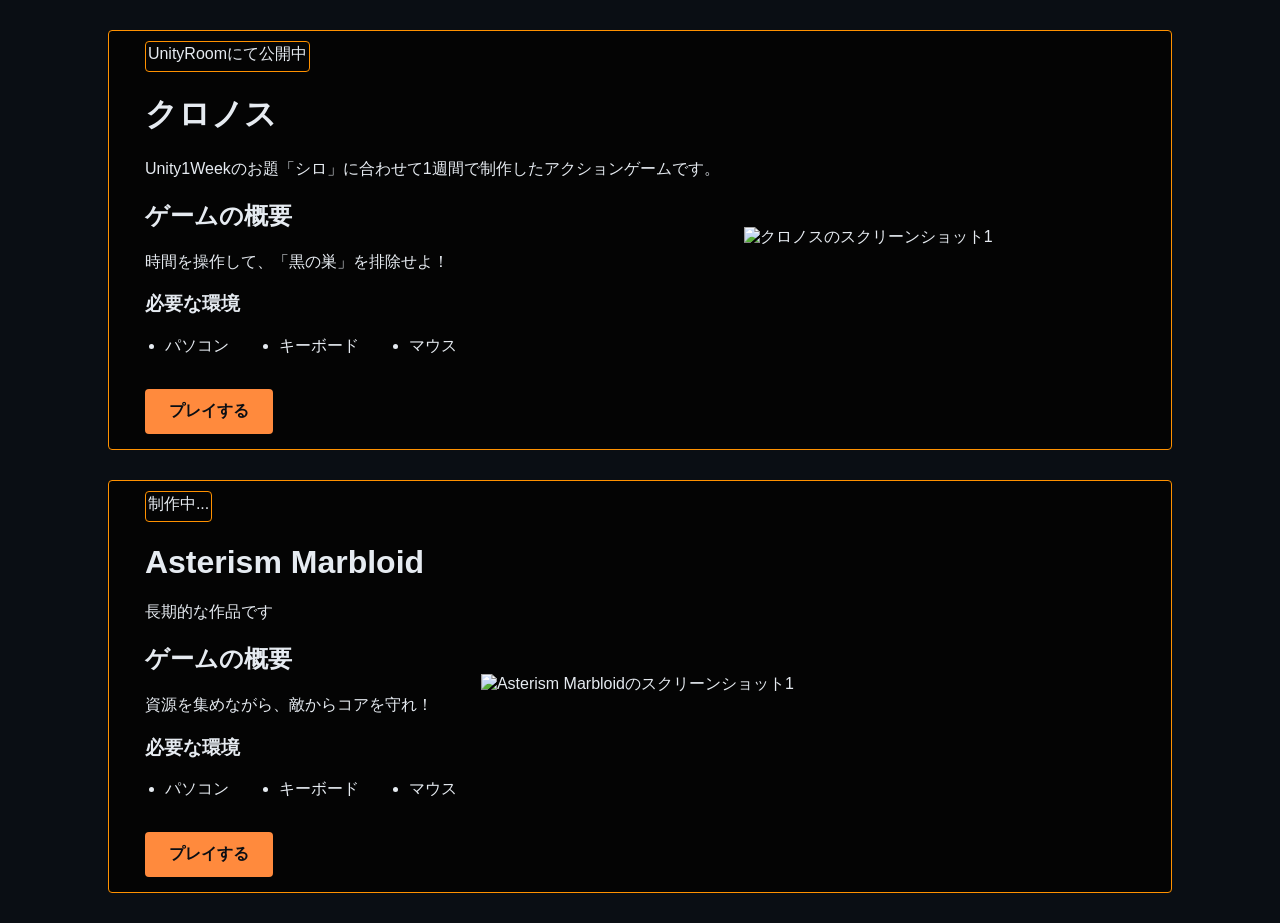
==== index.html @ 0c8c32a8 "Add files via upload" ====
<!DOCTYPE html>
<html lang="ja">
<head>
  <meta charset="UTF-8">
  <meta name="viewport" content="width=device-width, initial-scale=1.0">
  <title>Knightのホームページ</title>
  <link rel="stylesheet" href="style.css">
</head>
<body>

  <!-- クロノス -->
  <div class="card">
    <div class="left-container">
      <div class="public-status">
        <p>UnityRoomにて公開中</p>
      </div>

      <h1>クロノス</h1>
      <p>Unity1Weekのお題「シロ」に合わせて1週間で制作したアクションゲームです。</p>

      <h2>ゲームの概要</h2>
      <p>時間を操作して、「黒の巣」を排除せよ！</p>

      <h3>必要な環境</h3>
      <ul>
        <li>パソコン</li>
        <li>キーボード</li>
        <li>マウス</li>
      </ul>

      <a href="https://unityroom.com/games/knight_firstgame" class="play-button">プレイする</a>
    </div>

    <div class="right-container">
      <img src="https://picsum.photos/id/1015/300/200" alt="クロノスのスクリーンショット1" class="screenshot">
    </div>
  </div>

  <!-- Asterism Marbloid -->
  <div class="card">
    <div class="left-container">
      <div class="public-status">
        <p>制作中...</p>
      </div>

      <h1>Asterism Marbloid</h1>
      <p>長期的な作品です</p>

      <h2>ゲームの概要</h2>
      <p>資源を集めながら、敵からコアを守れ！</p>

      <h3>必要な環境</h3>
      <ul>
        <li>パソコン</li>
        <li>キーボード</li>
        <li>マウス</li>
      </ul>

      <a href="" class="play-button">プレイする</a>
    </div>

    <div class="right-container">
      <img src="https://picsum.photos/id/1015/300/200" alt="Asterism Marbloidのスクリーンショット1" class="screenshot">
    </div>
  </div>

</body>
</html>
---- style.css ----
/* ===== ベース ===== */
body {
  background-color: #0a0e14;
  color: #e6ebf1;
  font-family: sans-serif;
}

a {
  color: #f54ced;
}

p {
   margin: 0px;
}

ul {
  display: flex;
  gap: 50px;
  padding: 0;
  margin-left: 20px;
}

/* ===== カード全体のレイアウト ===== */
.card {
  display: flex;
  gap: 24px;
  max-width: 80%;
  margin: 30px auto;
  padding: 10px 15px 15px 36px;
  background-color: #040404;
  border: 1px solid #ff9100;
  border-radius: 4px;
}

.left-container {
  text-align: left;
}

.public-status
{
  background-color: #040404;
  border: 1px solid #ff9100;
  border-radius: 4px;
  padding: 2px;
  width: fit-content;
  height: 25px;
  margin: 0px;
}

.right-container {
  display: flex;
  align-items: center;
  justify-content: center;
  flex-shrink: 0;
}

.screenshot {
  width: auto;
  height: auto;
  max-width: 100%;
}

/* ===== 部品 ===== */
.play-button {
  display: inline-block;
  margin-top: 16px;
  padding: 12px 24px;
  background-color: #ff8a3d;
  color: #0a0e14;
  text-decoration: none;
  border-radius: 4px;
  font-weight: bold;
  transition: transform 0.2s ease, background-color 0.2s ease;
}

.play-button:hover {
  background-color: #ffa15e;
  transform: translateY(-1px);
}

/* ===== スマホ対応 ===== */
@media (max-width: 640px) {
  .card {
    flex-direction: column;
    max-width: 100%;
    padding: 20px;
  }

  .right-container {
    width: 100%;
  }

  .screenshot {
    width: 100%;
  }

  ul {
    gap: 24px;
    flex-wrap: wrap;
  }
}
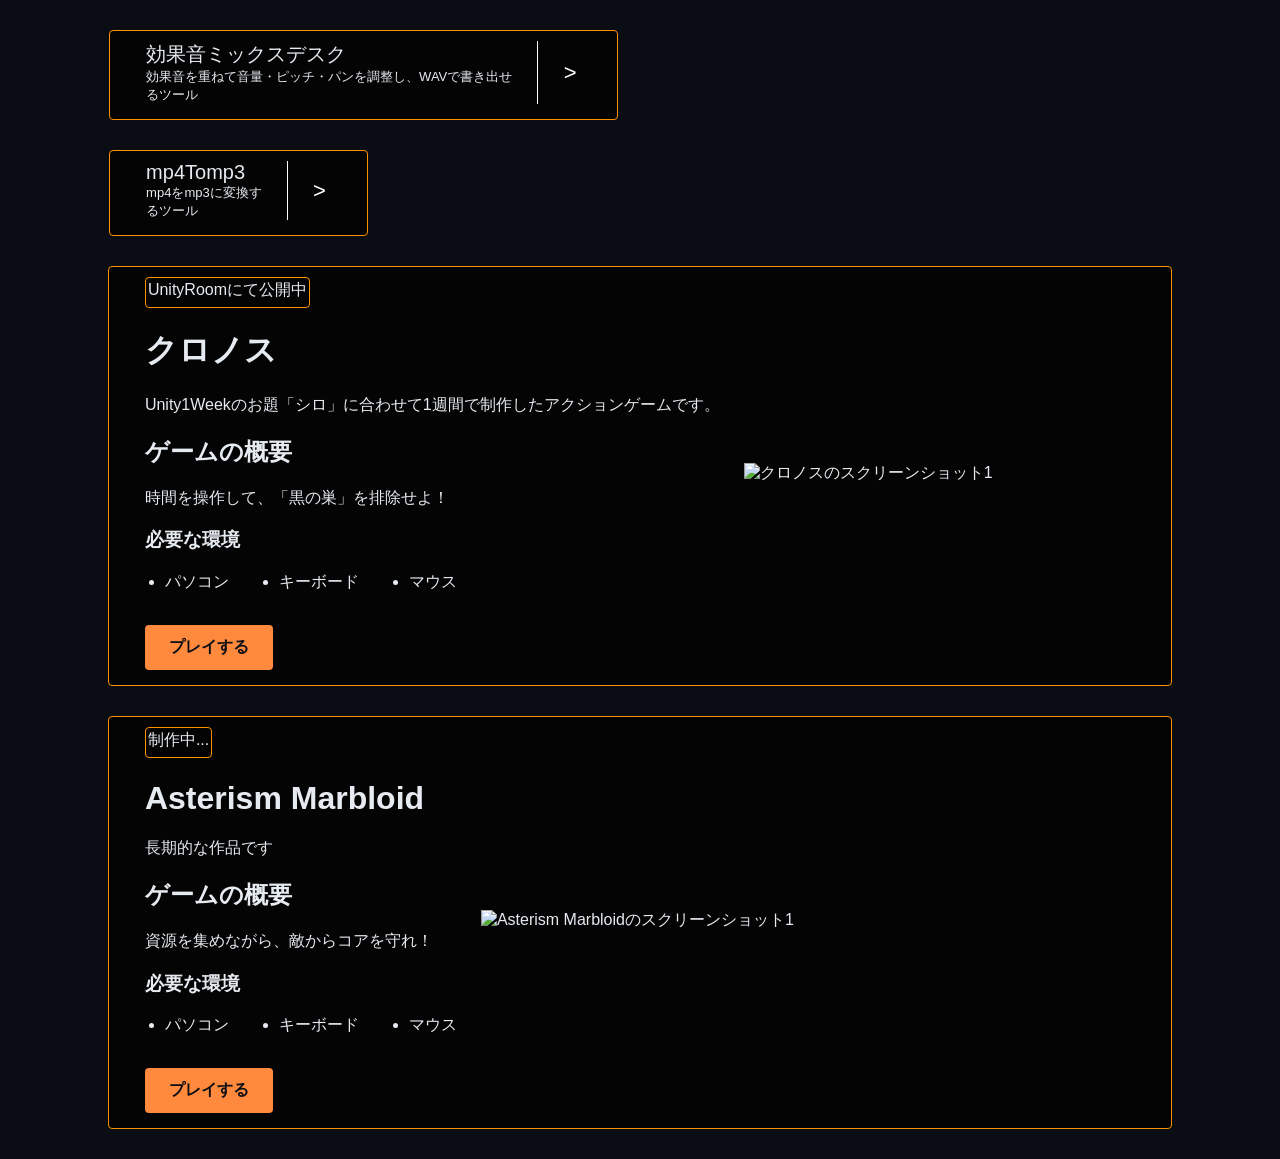
==== commit 74d50350: "Add files via upload" ====
--- a/index.html
+++ b/index.html
@@ -7,6 +7,34 @@
   <link rel="stylesheet" href="style.css">
 </head>
 <body>
+
+  <!-- 効果音ミックスデスク -->
+  <div class="tools">
+    <div class="left-container">
+
+      <p style="font-size:20px;">効果音ミックスデスク</p>
+
+      <p style="font-size:13px;">効果音を重ねて音量・ピッチ・パンを調整し、WAVで書き出せるツール</p>
+
+    </div>
+
+      <a href="tool-se-mix.html" class="go-site-button">></a>
+
+  </div>
+
+    <!-- mp4Tomp3 -->
+  <div class="tools">
+    <div class="left-container">
+
+      <p style="font-size:20px;">mp4Tomp3</p>
+
+        <p style="font-size:13px;">mp4をmp3に変換するツール</p>
+
+    </div>
+
+      <a href="tools/mp4tomp3.html" class="go-site-button">></a>
+
+  </div>
 
   <!-- クロノス -->
   <div class="card">
--- a/style.css
+++ b/style.css
@@ -5,9 +5,9 @@
   font-family: sans-serif;
 }
 
-a {
+/* a {
   color: #f54ced;
-}
+} */
 
 p {
    margin: 0px;
@@ -20,6 +20,27 @@
   margin-left: 20px;
 }
 
+.tools{
+  display: flex;
+  gap: 24px;
+  width: fit-content;
+  margin: 30px auto 30px 8%;
+  padding: 10px 15px 15px 36px;
+  background-color: #040404;
+  border: 1px solid #ff9100;
+  border-radius: 4px;
+}
+
+.go-site-button{
+  flex:0 0 64px;
+  display:flex;
+  align-items:center;
+  justify-content:center;
+  border-left:1px solid;
+  font-size:22px;
+  text-decoration:none;
+  color:#ffffff;
+}
 /* ===== カード全体のレイアウト ===== */
 .card {
   display: flex;
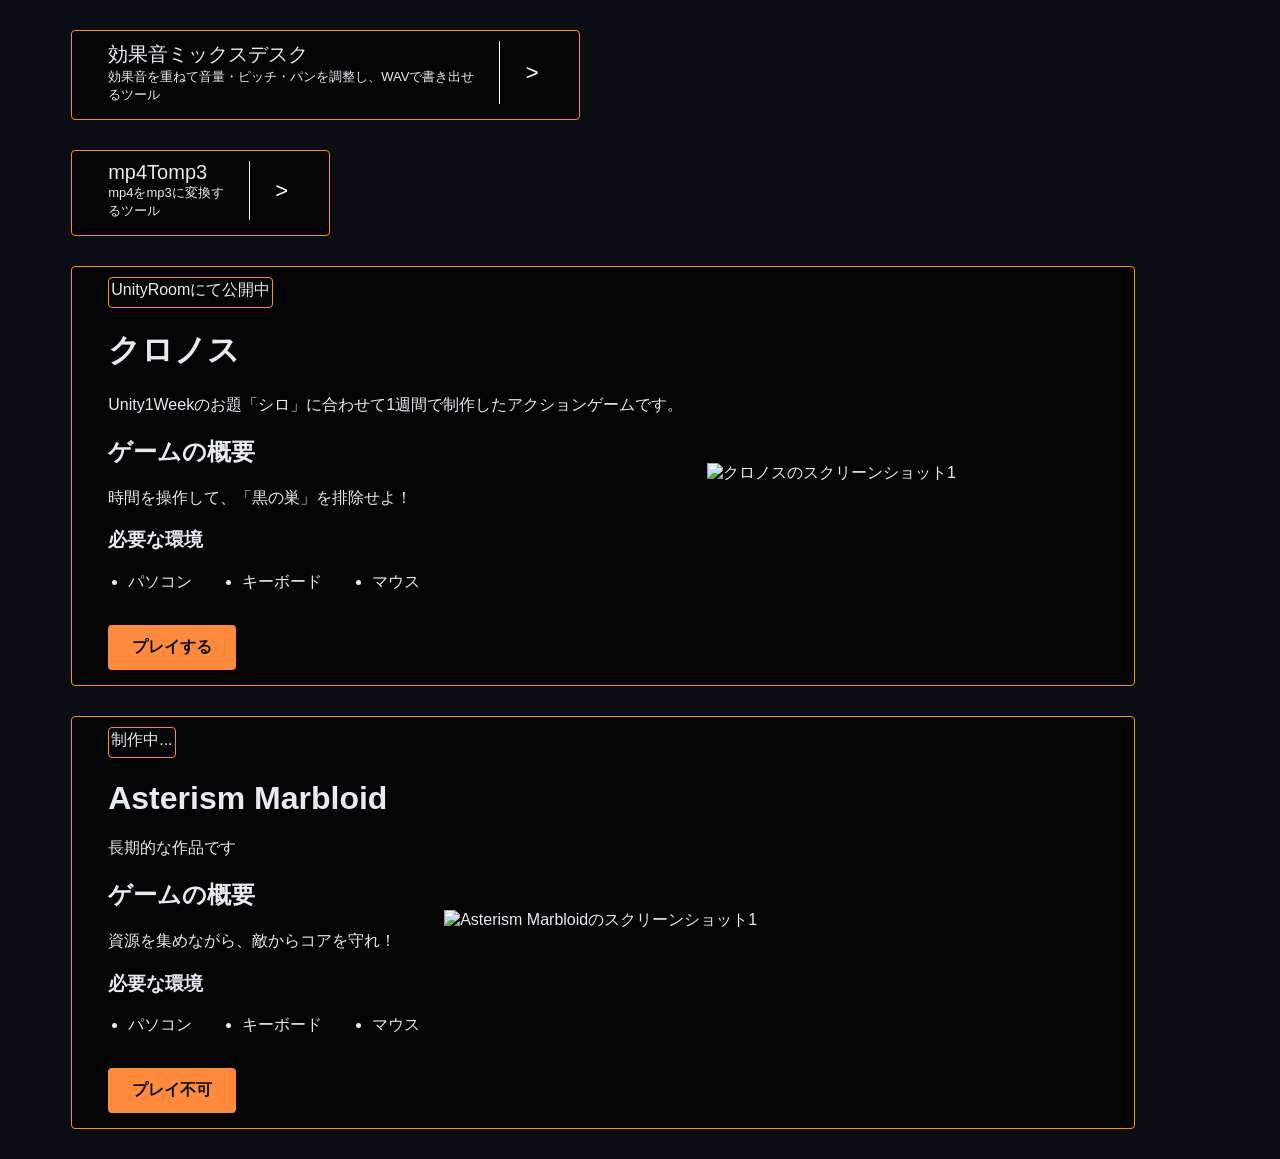
==== commit d6f72e1f: "Add files via upload" ====
--- a/index.html
+++ b/index.html
@@ -84,7 +84,7 @@
         <li>マウス</li>
       </ul>
 
-      <a href="" class="play-button">プレイする</a>
+      <a href="" class="play-button">プレイ不可</a>
     </div>
 
     <div class="right-container">
--- a/style.css
+++ b/style.css
@@ -24,7 +24,7 @@
   display: flex;
   gap: 24px;
   width: fit-content;
-  margin: 30px auto 30px 8%;
+  margin: 30px 0px 30px 5%;
   padding: 10px 15px 15px 36px;
   background-color: #040404;
   border: 1px solid #ff9100;
@@ -46,7 +46,7 @@
   display: flex;
   gap: 24px;
   max-width: 80%;
-  margin: 30px auto;
+  margin: 30px 0px 30px 5%;
   padding: 10px 15px 15px 36px;
   background-color: #040404;
   border: 1px solid #ff9100;
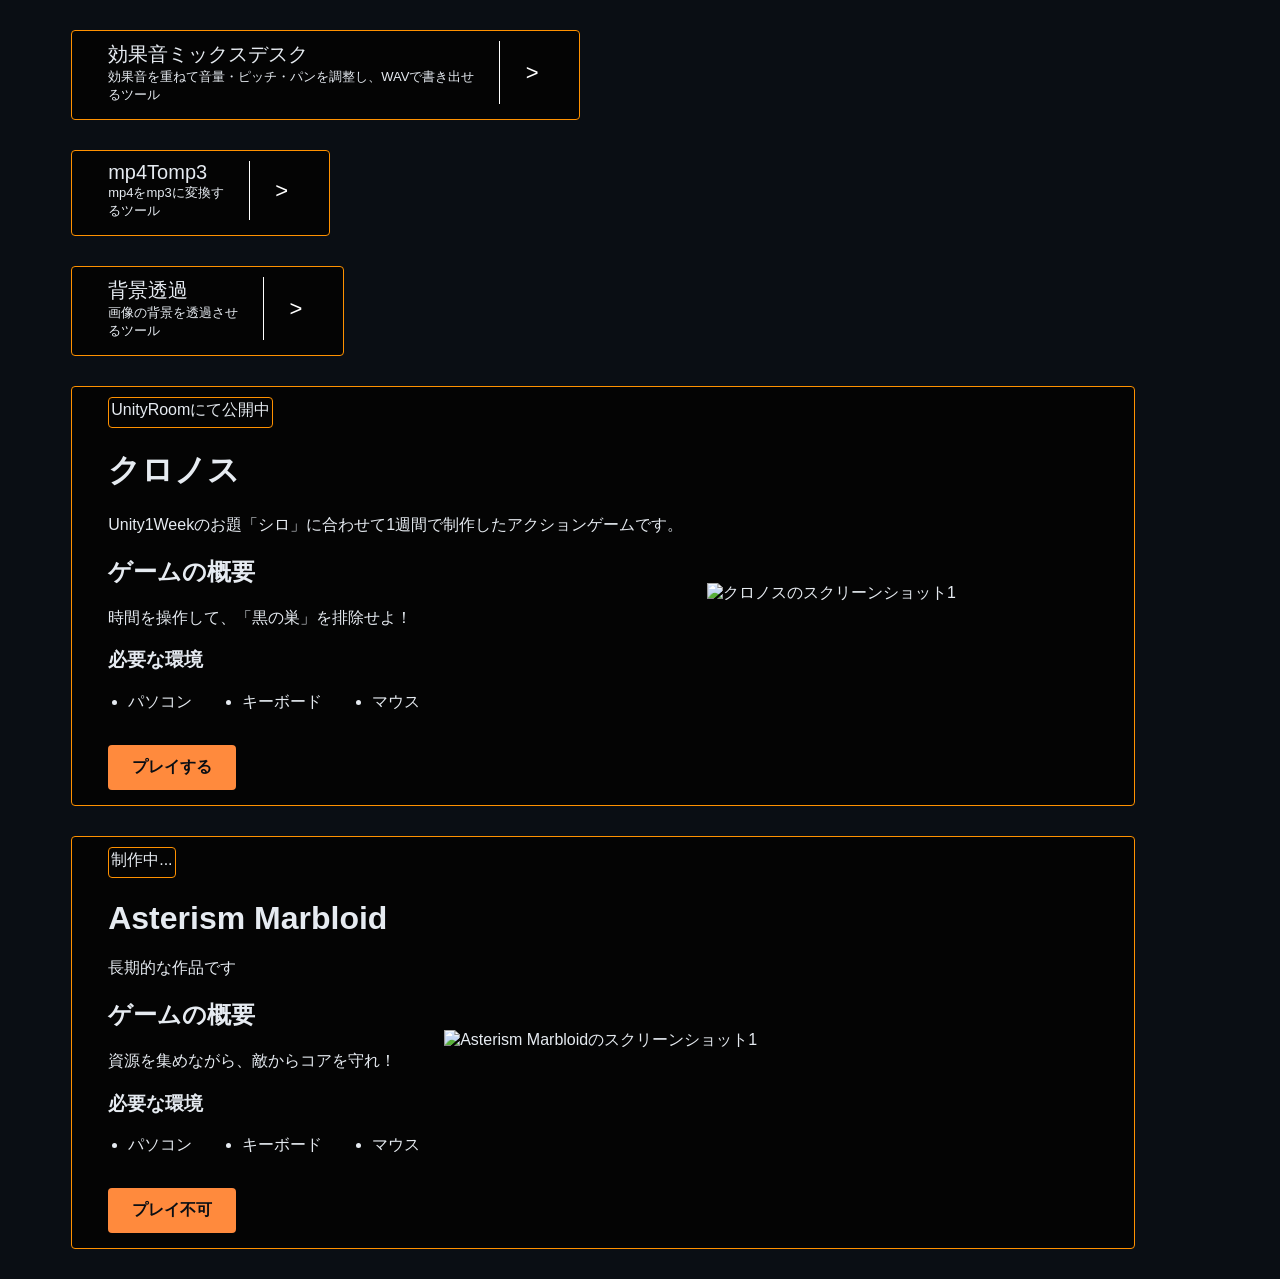
==== commit bbac3afd: "Add files via upload" ====
--- a/index.html
+++ b/index.html
@@ -32,9 +32,24 @@
 
     </div>
 
-      <a href="tools/mp4tomp3.html" class="go-site-button">></a>
+      <a href="tool-mp4Tomp3.html" class="go-site-button">></a>
 
   </div>
+
+    <!-- 背景透過 -->
+  <div class="tools">
+    <div class="left-container">
+
+      <p style="font-size:20px;">背景透過</p>
+
+        <p style="font-size:13px;">画像の背景を透過させるツール</p>
+
+    </div>
+
+      <a href="tool-bg-remover.html" class="go-site-button">></a>
+
+  </div>
+
 
   <!-- クロノス -->
   <div class="card">
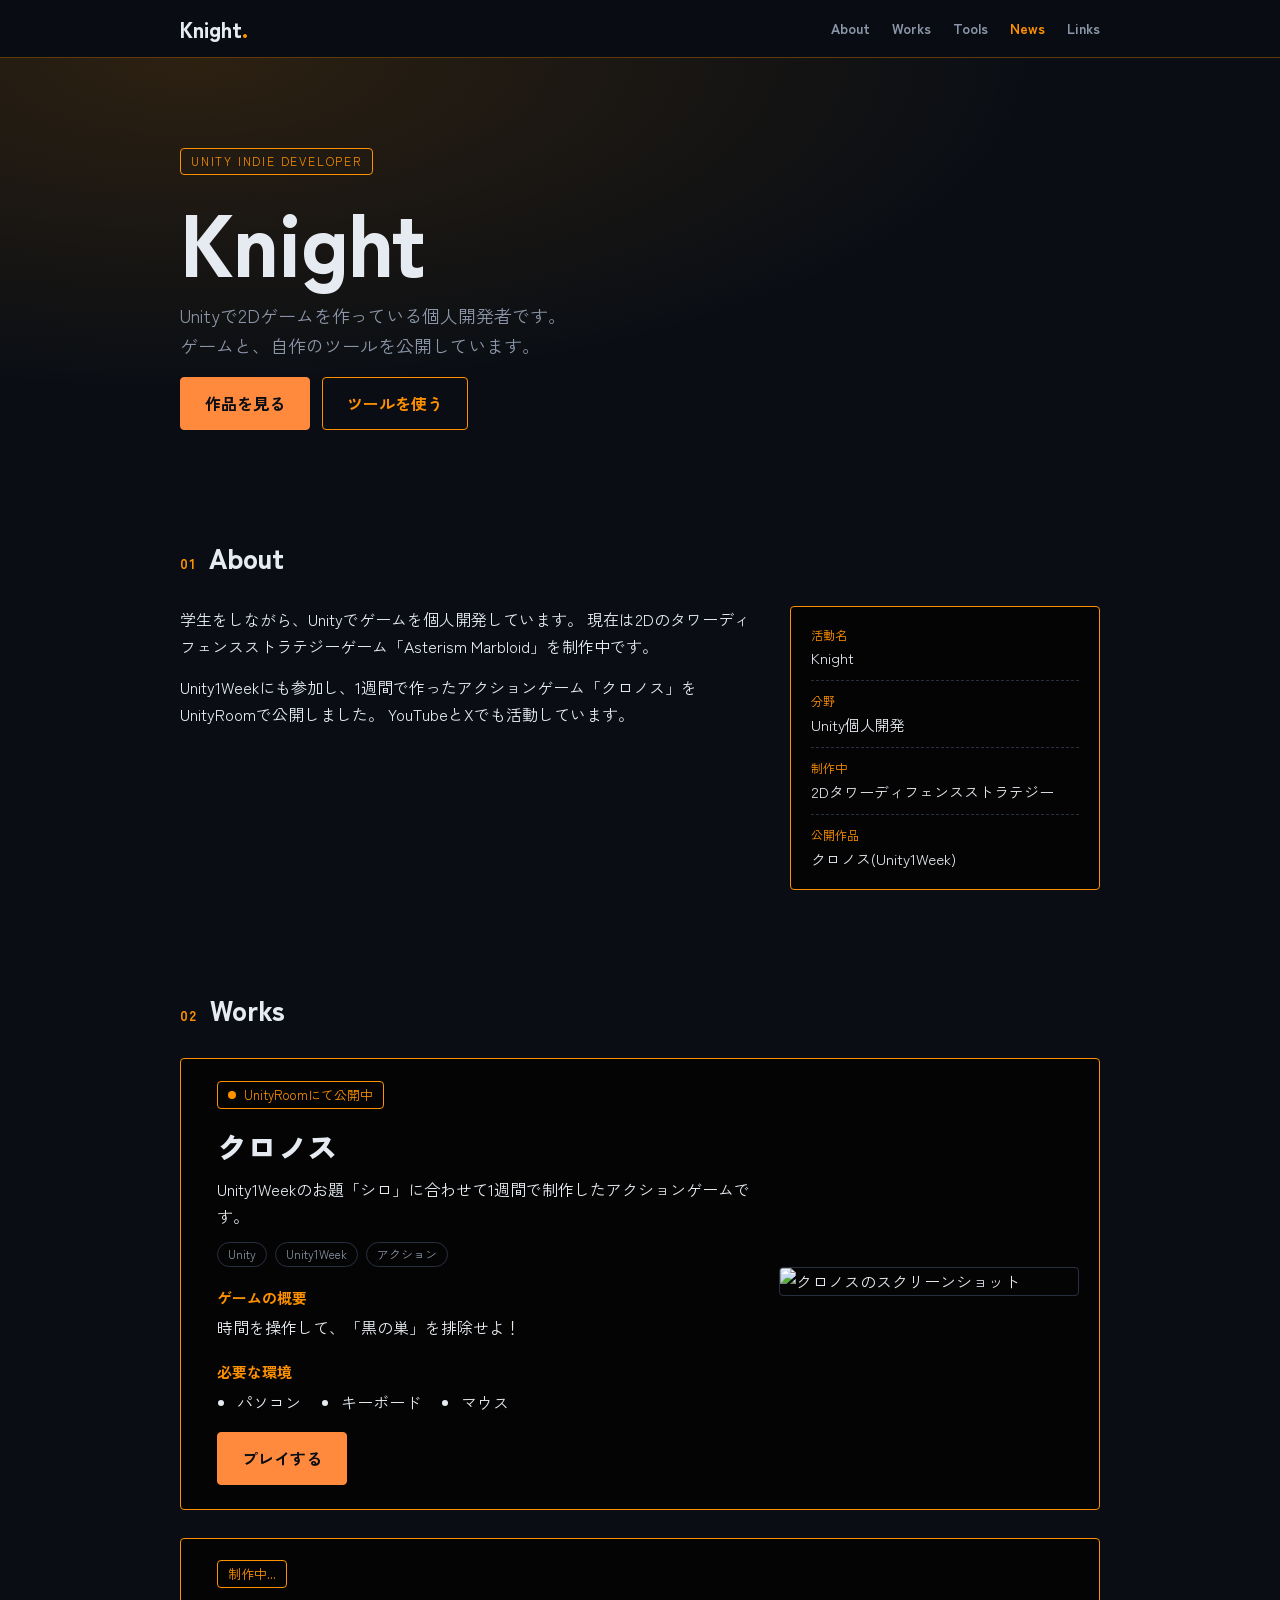
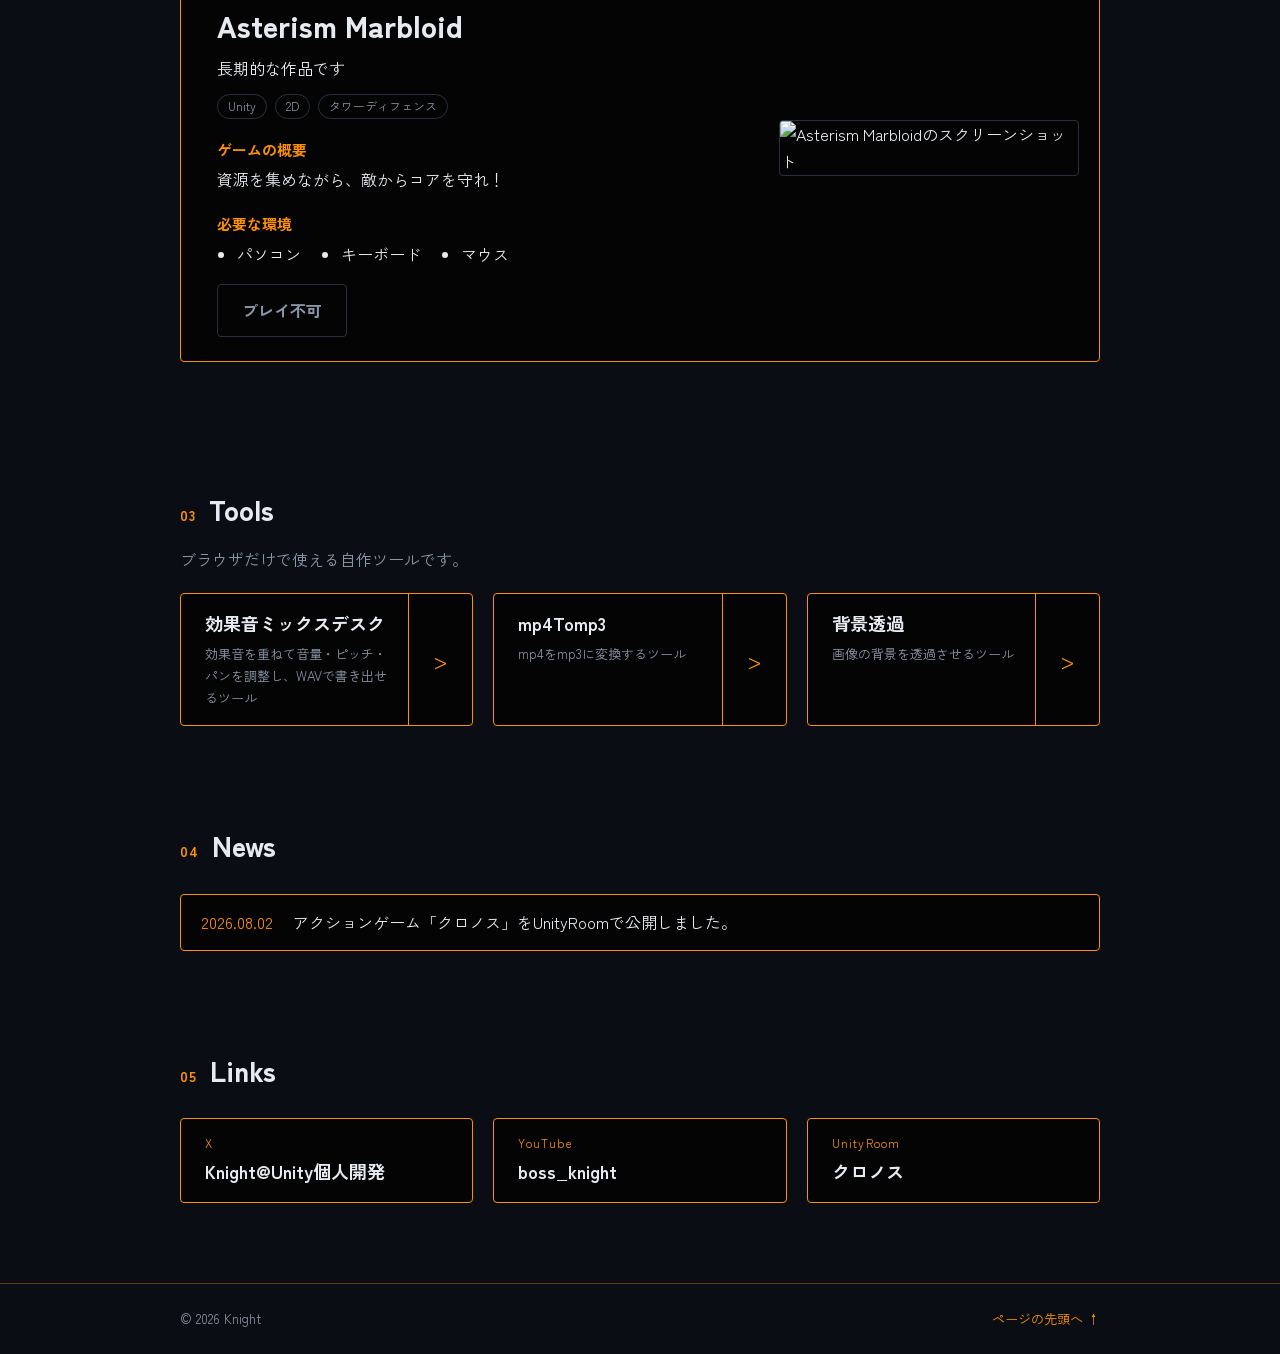
==== commit 4452a7fa: "Add files via upload" ====
--- a/index.html
+++ b/index.html
@@ -4,108 +4,245 @@
   <meta charset="UTF-8">
   <meta name="viewport" content="width=device-width, initial-scale=1.0">
   <title>Knightのホームページ</title>
+
+  <!-- 検索結果やSNSで共有されたときに表示される情報 -->
+  <meta name="description" content="Unityで2Dゲームを作っている個人開発者 Knight のホームページ。制作したゲームと自作ツールを公開しています。">
+  <meta property="og:type" content="website">
+  <meta property="og:title" content="Knightのホームページ">
+  <meta property="og:description" content="Unityで2Dゲームを作っている個人開発者のホームページ。ゲームと自作ツールを公開中。">
+  <meta property="og:url" content="https://gk-boss.github.io/MyHomePage/">
+  <meta name="theme-color" content="#0a0e14">
+
+  <!-- タブに表示される小さなアイコン(画像ファイル不要のSVG) -->
+  <link rel="icon" href="data:image/svg+xml,%3Csvg xmlns='http://www.w3.org/2000/svg' viewBox='0 0 32 32'%3E%3Crect width='32' height='32' rx='4' fill='%23040404'/%3E%3Crect x='1' y='1' width='30' height='30' rx='3' fill='none' stroke='%23ff9100' stroke-width='2'/%3E%3Ctext x='16' y='23' font-size='20' font-weight='bold' text-anchor='middle' fill='%23ff9100' font-family='sans-serif'%3EK%3C/text%3E%3C/svg%3E">
+
+  <!-- ツールページと同じフォント -->
+  <link rel="preconnect" href="https://fonts.googleapis.com">
+  <link rel="preconnect" href="https://fonts.gstatic.com" crossorigin>
+  <link href="https://fonts.googleapis.com/css2?family=Zen+Kaku+Gothic+New:wght@500;700;900&display=swap" rel="stylesheet">
+
   <link rel="stylesheet" href="style.css">
+
+  <!-- JSが動く環境だけ「js」クラスを付ける(出現アニメーションを安全に使うための目印) -->
+  <script>document.documentElement.classList.add('js');</script>
+  <script src="script.js" defer></script>
 </head>
 <body>
 
-  <!-- 効果音ミックスデスク -->
-  <div class="tools">
-    <div class="left-container">
-
-      <p style="font-size:20px;">効果音ミックスデスク</p>
-
-      <p style="font-size:13px;">効果音を重ねて音量・ピッチ・パンを調整し、WAVで書き出せるツール</p>
-
+  <!-- ===== ヘッダー(上に固定されるナビ) ===== -->
+  <header class="site-header">
+    <div class="container header-inner">
+      <a href="#top" class="logo">Knight<span class="logo-dot">.</span></a>
+      <nav class="site-nav" aria-label="メインメニュー">
+        <a href="#about">About</a>
+        <a href="#works">Works</a>
+        <a href="#tools">Tools</a>
+        <a href="#news">News</a>
+        <a href="#links">Links</a>
+      </nav>
     </div>
-
-      <a href="tool-se-mix.html" class="go-site-button">></a>
-
-  </div>
-
-    <!-- mp4Tomp3 -->
-  <div class="tools">
-    <div class="left-container">
-
-      <p style="font-size:20px;">mp4Tomp3</p>
-
-        <p style="font-size:13px;">mp4をmp3に変換するツール</p>
-
+  </header>
+
+  <main id="top">
+
+    <!-- ===== ヒーロー(最初に目に入る部分) ===== -->
+    <section class="hero">
+      <div class="container">
+        <p class="hero-label">UNITY INDIE DEVELOPER</p>
+        <h1 class="hero-title">Knight</h1>
+        <p class="hero-lead">
+          Unityで2Dゲームを作っている個人開発者です。<br>
+          ゲームと、自作のツールを公開しています。
+        </p>
+        <div class="hero-actions">
+          <a href="#works" class="btn">作品を見る</a>
+          <a href="#tools" class="btn btn-ghost">ツールを使う</a>
+        </div>
+      </div>
+    </section>
+
+    <!-- ===== About ===== -->
+    <section id="about" class="section">
+      <div class="container">
+        <h2 class="section-title reveal"><span class="section-num">01</span>About</h2>
+
+        <div class="about reveal">
+          <div class="about-text">
+            <p>
+              学生をしながら、Unityでゲームを個人開発しています。
+              現在は2Dのタワーディフェンスストラテジーゲーム「Asterism Marbloid」を制作中です。
+            </p>
+            <p>
+              Unity1Weekにも参加し、1週間で作ったアクションゲーム「クロノス」をUnityRoomで公開しました。
+              YouTubeとXでも活動しています。
+            </p>
+          </div>
+
+          <dl class="facts">
+            <div class="fact"><dt>活動名</dt><dd>Knight</dd></div>
+            <div class="fact"><dt>分野</dt><dd>Unity個人開発</dd></div>
+            <div class="fact"><dt>制作中</dt><dd>2Dタワーディフェンスストラテジー</dd></div>
+            <div class="fact"><dt>公開作品</dt><dd>クロノス(Unity1Week)</dd></div>
+          </dl>
+        </div>
+      </div>
+    </section>
+
+    <!-- ===== Works(ゲーム) ===== -->
+    <section id="works" class="section">
+      <div class="container">
+        <h2 class="section-title reveal"><span class="section-num">02</span>Works</h2>
+
+        <!-- クロノス -->
+        <article class="card reveal">
+          <div class="card-body">
+            <p class="badge badge-live">UnityRoomにて公開中</p>
+
+            <h3 class="card-title">クロノス</h3>
+            <p>Unity1Weekのお題「シロ」に合わせて1週間で制作したアクションゲームです。</p>
+
+            <ul class="tags">
+              <li>Unity</li>
+              <li>Unity1Week</li>
+              <li>アクション</li>
+            </ul>
+
+            <h4 class="card-sub">ゲームの概要</h4>
+            <p>時間を操作して、「黒の巣」を排除せよ！</p>
+
+            <h4 class="card-sub">必要な環境</h4>
+            <ul class="env-list">
+              <li>パソコン</li>
+              <li>キーボード</li>
+              <li>マウス</li>
+            </ul>
+
+            <a href="https://unityroom.com/games/knight_firstgame" class="btn" target="_blank" rel="noopener">プレイする</a>
+          </div>
+
+          <div class="card-media">
+            <!-- TODO: 本物のスクリーンショットに差し替える(例: images/chronos-1.png) -->
+            <img src="https://picsum.photos/id/1015/300/200" alt="クロノスのスクリーンショット" class="screenshot" loading="lazy">
+          </div>
+        </article>
+
+        <!-- Asterism Marbloid -->
+        <article class="card reveal">
+          <div class="card-body">
+            <p class="badge badge-wip">制作中...</p>
+
+            <h3 class="card-title">Asterism Marbloid</h3>
+            <p>長期的な作品です</p>
+
+            <ul class="tags">
+              <li>Unity</li>
+              <li>2D</li>
+              <li>タワーディフェンス</li>
+            </ul>
+
+            <h4 class="card-sub">ゲームの概要</h4>
+            <p>資源を集めながら、敵からコアを守れ！</p>
+
+            <h4 class="card-sub">必要な環境</h4>
+            <ul class="env-list">
+              <li>パソコン</li>
+              <li>キーボード</li>
+              <li>マウス</li>
+            </ul>
+
+            <!-- まだ遊べないので、リンクではなく押せないボタンにしている -->
+            <span class="btn btn-disabled" aria-disabled="true">プレイ不可</span>
+          </div>
+
+          <div class="card-media">
+            <!-- TODO: 本物のスクリーンショットに差し替える -->
+            <img src="https://picsum.photos/id/1018/300/200" alt="Asterism Marbloidのスクリーンショット" class="screenshot" loading="lazy">
+          </div>
+        </article>
+      </div>
+    </section>
+
+    <!-- ===== Tools(自作ツール) ===== -->
+    <section id="tools" class="section">
+      <div class="container">
+        <h2 class="section-title reveal"><span class="section-num">03</span>Tools</h2>
+        <p class="section-lead reveal">ブラウザだけで使える自作ツールです。</p>
+
+        <div class="tool-grid">
+          <a href="tool-se-mix.html" class="tool reveal">
+            <div class="tool-text">
+              <p class="tool-name">効果音ミックスデスク</p>
+              <p class="tool-desc">効果音を重ねて音量・ピッチ・パンを調整し、WAVで書き出せるツール</p>
+            </div>
+            <span class="tool-arrow" aria-hidden="true">&gt;</span>
+          </a>
+
+          <a href="tool-mp4Tomp3.html" class="tool reveal">
+            <div class="tool-text">
+              <p class="tool-name">mp4Tomp3</p>
+              <p class="tool-desc">mp4をmp3に変換するツール</p>
+            </div>
+            <span class="tool-arrow" aria-hidden="true">&gt;</span>
+          </a>
+
+          <a href="tool-bg-remover.html" class="tool reveal">
+            <div class="tool-text">
+              <p class="tool-name">背景透過</p>
+              <p class="tool-desc">画像の背景を透過させるツール</p>
+            </div>
+            <span class="tool-arrow" aria-hidden="true">&gt;</span>
+          </a>
+        </div>
+      </div>
+    </section>
+
+    <!-- ===== News(お知らせ) ===== -->
+    <section id="news" class="section">
+      <div class="container">
+        <h2 class="section-title reveal"><span class="section-num">04</span>News</h2>
+
+        <!-- 新しいお知らせは、一番上に <li> を1行足すだけ -->
+        <ul class="news reveal">
+          <li>
+            <time datetime="2026-08-02">2026.08.02</time>
+            <span>アクションゲーム「クロノス」をUnityRoomで公開しました。</span>
+          </li>
+        </ul>
+      </div>
+    </section>
+
+    <!-- ===== Links ===== -->
+    <section id="links" class="section">
+      <div class="container">
+        <h2 class="section-title reveal"><span class="section-num">05</span>Links</h2>
+
+        <div class="link-grid">
+          <!-- TODO: href を自分のURLに変更する(XのIDを入れる / YouTubeのURLが合っているか確認) -->
+          <a href="https://x.com/YOUR_ID" class="link-card reveal" target="_blank" rel="noopener">
+            <span class="link-service">X</span>
+            <span class="link-name">Knight@Unity個人開発</span>
+          </a>
+          <a href="https://www.youtube.com/@boss_knight" class="link-card reveal" target="_blank" rel="noopener">
+            <span class="link-service">YouTube</span>
+            <span class="link-name">boss_knight</span>
+          </a>
+          <a href="https://unityroom.com/games/knight_firstgame" class="link-card reveal" target="_blank" rel="noopener">
+            <span class="link-service">UnityRoom</span>
+            <span class="link-name">クロノス</span>
+          </a>
+        </div>
+      </div>
+    </section>
+
+  </main>
+
+  <!-- ===== フッター ===== -->
+  <footer class="site-footer">
+    <div class="container footer-inner">
+      <p>&copy; <span id="year">2026</span> Knight</p>
+      <a href="#top" class="to-top">ページの先頭へ ↑</a>
     </div>
-
-      <a href="tool-mp4Tomp3.html" class="go-site-button">></a>
-
-  </div>
-
-    <!-- 背景透過 -->
-  <div class="tools">
-    <div class="left-container">
-
-      <p style="font-size:20px;">背景透過</p>
-
-        <p style="font-size:13px;">画像の背景を透過させるツール</p>
-
-    </div>
-
-      <a href="tool-bg-remover.html" class="go-site-button">></a>
-
-  </div>
-
-
-  <!-- クロノス -->
-  <div class="card">
-    <div class="left-container">
-      <div class="public-status">
-        <p>UnityRoomにて公開中</p>
-      </div>
-
-      <h1>クロノス</h1>
-      <p>Unity1Weekのお題「シロ」に合わせて1週間で制作したアクションゲームです。</p>
-
-      <h2>ゲームの概要</h2>
-      <p>時間を操作して、「黒の巣」を排除せよ！</p>
-
-      <h3>必要な環境</h3>
-      <ul>
-        <li>パソコン</li>
-        <li>キーボード</li>
-        <li>マウス</li>
-      </ul>
-
-      <a href="https://unityroom.com/games/knight_firstgame" class="play-button">プレイする</a>
-    </div>
-
-    <div class="right-container">
-      <img src="https://picsum.photos/id/1015/300/200" alt="クロノスのスクリーンショット1" class="screenshot">
-    </div>
-  </div>
-
-  <!-- Asterism Marbloid -->
-  <div class="card">
-    <div class="left-container">
-      <div class="public-status">
-        <p>制作中...</p>
-      </div>
-
-      <h1>Asterism Marbloid</h1>
-      <p>長期的な作品です</p>
-
-      <h2>ゲームの概要</h2>
-      <p>資源を集めながら、敵からコアを守れ！</p>
-
-      <h3>必要な環境</h3>
-      <ul>
-        <li>パソコン</li>
-        <li>キーボード</li>
-        <li>マウス</li>
-      </ul>
-
-      <a href="" class="play-button">プレイ不可</a>
-    </div>
-
-    <div class="right-container">
-      <img src="https://picsum.photos/id/1015/300/200" alt="Asterism Marbloidのスクリーンショット1" class="screenshot">
-    </div>
-  </div>
+  </footer>
 
 </body>
 </html>
--- a/style.css
+++ b/style.css
@@ -1,122 +1,546 @@
+/* =====================================================
+   Knightのホームページ  style.css
+   読む順番: 変数 → ベース → 共通部品 → 各セクション → スマホ対応
+   ===================================================== */
+
+/* ===== 変数(色や幅をここでまとめて管理) =====
+   色を変えたいときは、ここの値を書き換えるだけで全体に反映される */
+:root {
+  --bg: #0a0e14;            /* ページ全体の背景 */
+  --panel: #040404;         /* カードなどの背景(背景より少し暗い) */
+  --text: #e6ebf1;          /* 本文の文字色 */
+  --sub: #8b96a8;           /* 補足テキストの文字色 */
+  --line: #28303f;          /* 目立たない区切り線 */
+  --accent: #ff9100;        /* オレンジ(枠線・強調) */
+  --accent-btn: #ff8a3d;    /* ボタンの色 */
+  --accent-btn-hover: #ffa15e;
+  --radius: 4px;
+  --max-width: 960px;       /* 中身の最大幅 */
+}
+
 /* ===== ベース ===== */
+*,
+*::before,
+*::after {
+  box-sizing: border-box;   /* paddingを含めた幅で計算(レイアウトが崩れにくくなる) */
+}
+
+html {
+  scroll-behavior: smooth;  /* ナビをクリックしたときにスルッと移動 */
+  scroll-padding-top: 72px; /* 固定ヘッダーに見出しが隠れないように */
+}
+
 body {
-  background-color: #0a0e14;
-  color: #e6ebf1;
-  font-family: sans-serif;
-}
-
-/* a {
-  color: #f54ced;
-} */
+  margin: 0;
+  background-color: var(--bg);
+  color: var(--text);
+  font-family: "Zen Kaku Gothic New", "Hiragino Sans", "Yu Gothic", Meiryo, sans-serif;
+  line-height: 1.7;
+}
 
 p {
-   margin: 0px;
-}
-
-ul {
-  display: flex;
-  gap: 50px;
-  padding: 0;
-  margin-left: 20px;
-}
-
-.tools{
+  margin: 0;
+}
+
+/* 中身を中央に寄せる入れ物。どのセクションでも共通で使う */
+.container {
+  width: 100%;
+  max-width: var(--max-width);
+  margin: 0 auto;
+  padding: 0 20px;
+}
+
+/* キーボード操作のときだけ表示されるフォーカス枠 */
+:focus-visible {
+  outline: 3px solid var(--accent);
+  outline-offset: 3px;
+}
+
+/* ===== ヘッダー ===== */
+.site-header {
+  position: sticky;         /* スクロールしても上に張り付く */
+  top: 0;
+  z-index: 10;
+  background-color: rgba(10, 14, 20, 0.92);
+  backdrop-filter: blur(6px);
+  border-bottom: 1px solid rgba(255, 145, 0, 0.35);
+}
+
+.header-inner {
+  display: flex;
+  align-items: center;
+  justify-content: space-between;
+  flex-wrap: wrap;
+  gap: 4px 24px;
+  padding-top: 10px;
+  padding-bottom: 10px;
+}
+
+.logo {
+  font-size: 22px;
+  font-weight: 900;
+  color: var(--text);
+  text-decoration: none;
+}
+
+.logo-dot {
+  color: var(--accent);
+}
+
+.site-nav {
+  display: flex;
+  flex-wrap: wrap;
+  gap: 4px 22px;
+}
+
+.site-nav a {
+  position: relative;
+  padding: 4px 0;
+  font-size: 14px;
+  font-weight: 700;
+  color: var(--sub);
+  text-decoration: none;
+  transition: color 0.2s ease;
+}
+
+.site-nav a:hover,
+.site-nav a[aria-current="true"] {   /* 今見ているセクションをJSが印づける */
+  color: var(--accent);
+}
+
+/* ===== ボタン(共通部品) ===== */
+.btn {
+  display: inline-block;
+  margin-top: 16px;
+  padding: 12px 24px;
+  background-color: var(--accent-btn);
+  color: var(--bg);
+  text-decoration: none;
+  border: 1px solid var(--accent-btn);
+  border-radius: var(--radius);
+  font-weight: 700;
+  transition: transform 0.2s ease, background-color 0.2s ease;
+}
+
+.btn:hover {
+  background-color: var(--accent-btn-hover);
+  transform: translateY(-1px);
+}
+
+/* 枠線だけのボタン */
+.btn-ghost {
+  background-color: transparent;
+  color: var(--accent);
+  border-color: var(--accent);
+}
+
+.btn-ghost:hover {
+  background-color: rgba(255, 145, 0, 0.12);
+}
+
+/* 押せないボタン */
+.btn-disabled {
+  background-color: transparent;
+  color: var(--sub);
+  border-color: var(--line);
+  cursor: not-allowed;
+}
+
+.btn-disabled:hover {
+  background-color: transparent;
+  transform: none;
+}
+
+/* ===== ヒーロー ===== */
+.hero {
+  padding: 88px 0 56px;
+  /* 左上からうっすらオレンジの光を当てる */
+  background: radial-gradient(ellipse at 15% 0%, rgba(255, 145, 0, 0.14), transparent 55%);
+}
+
+.hero-label {
+  display: inline-block;
+  padding: 2px 10px;
+  border: 1px solid var(--accent);
+  border-radius: var(--radius);
+  font-size: 12px;
+  letter-spacing: 0.15em;
+  color: var(--accent);
+}
+
+.hero-title {
+  margin: 16px 0 12px;
+  font-size: clamp(48px, 10vw, 88px);   /* 画面幅に合わせて大きさが変わる */
+  font-weight: 900;
+  line-height: 1.1;
+  letter-spacing: -0.01em;
+}
+
+.hero-lead {
+  color: var(--sub);
+  font-size: clamp(15px, 2.4vw, 18px);
+}
+
+.hero-actions {
+  display: flex;
+  flex-wrap: wrap;
+  gap: 0 12px;
+}
+
+/* ===== セクション共通 ===== */
+.section {
+  padding: 48px 0;
+}
+
+.section-title {
+  display: flex;
+  align-items: baseline;
+  gap: 12px;
+  margin: 0 0 24px;
+  font-size: 28px;
+  font-weight: 900;
+}
+
+.section-num {
+  font-size: 14px;
+  font-weight: 700;
+  color: var(--accent);
+  letter-spacing: 0.1em;
+}
+
+.section-lead {
+  margin: -12px 0 20px;
+  color: var(--sub);
+}
+
+/* ===== About ===== */
+.about {
+  display: grid;
+  grid-template-columns: 1fr 310px;
+  gap: 32px;
+  align-items: start;
+}
+
+.about-text {
+  display: grid;
+  gap: 14px;
+}
+
+.facts {
+  margin: 0;
+  padding: 8px 20px;
+  background-color: var(--panel);
+  border: 1px solid var(--accent);
+  border-radius: var(--radius);
+}
+
+.fact {
+  padding: 10px 0;
+  border-bottom: 1px dashed var(--line);
+}
+
+.fact:last-child {
+  border-bottom: none;
+}
+
+.fact dt {
+  font-size: 12px;
+  color: var(--accent);
+}
+
+.fact dd {
+  margin: 0;
+  font-size: 15px;
+}
+
+/* ===== Works(ゲームカード) ===== */
+.card {
   display: flex;
   gap: 24px;
-  width: fit-content;
-  margin: 30px 0px 30px 5%;
-  padding: 10px 15px 15px 36px;
-  background-color: #040404;
-  border: 1px solid #ff9100;
-  border-radius: 4px;
-}
-
-.go-site-button{
-  flex:0 0 64px;
-  display:flex;
-  align-items:center;
-  justify-content:center;
-  border-left:1px solid;
-  font-size:22px;
-  text-decoration:none;
-  color:#ffffff;
-}
-/* ===== カード全体のレイアウト ===== */
-.card {
-  display: flex;
-  gap: 24px;
-  max-width: 80%;
-  margin: 30px 0px 30px 5%;
-  padding: 10px 15px 15px 36px;
-  background-color: #040404;
-  border: 1px solid #ff9100;
-  border-radius: 4px;
-}
-
-.left-container {
+  margin: 0 0 28px;
+  padding: 20px 20px 24px 36px;
+  background-color: var(--panel);
+  border: 1px solid var(--accent);
+  border-radius: var(--radius);
+  transition: box-shadow 0.25s ease, transform 0.25s ease;
+}
+
+.card:hover {
+  box-shadow: 0 0 24px rgba(255, 145, 0, 0.18);
+  transform: translateY(-2px);
+}
+
+.card-body {
+  flex: 1;
   text-align: left;
 }
 
-.public-status
-{
-  background-color: #040404;
-  border: 1px solid #ff9100;
-  border-radius: 4px;
-  padding: 2px;
-  width: fit-content;
-  height: 25px;
-  margin: 0px;
-}
-
-.right-container {
+.card-title {
+  margin: 12px 0 4px;
+  font-size: 30px;
+  font-weight: 900;
+}
+
+.card-sub {
+  margin: 18px 0 4px;
+  font-size: 15px;
+  color: var(--accent);
+}
+
+.card-media {
   display: flex;
   align-items: center;
   justify-content: center;
   flex-shrink: 0;
+  width: 300px;
 }
 
 .screenshot {
-  width: auto;
+  display: block;
+  width: 100%;
   height: auto;
-  max-width: 100%;
-}
-
-/* ===== 部品 ===== */
-.play-button {
-  display: inline-block;
-  margin-top: 16px;
-  padding: 12px 24px;
-  background-color: #ff8a3d;
-  color: #0a0e14;
+  border: 1px solid var(--line);
+  border-radius: var(--radius);
+}
+
+/* 公開状況のバッジ */
+.badge {
+  display: inline-flex;
+  align-items: center;
+  gap: 8px;
+  padding: 2px 10px;
+  border: 1px solid var(--accent);
+  border-radius: var(--radius);
+  font-size: 13px;
+  color: var(--accent);
+}
+
+/* 公開中だけ、点が点滅する */
+.badge-live::before {
+  content: "";
+  width: 8px;
+  height: 8px;
+  border-radius: 50%;
+  background-color: var(--accent);
+  animation: blink 1.8s ease-in-out infinite;
+}
+
+@keyframes blink {
+  0%, 100% { opacity: 1; }
+  50%      { opacity: 0.25; }
+}
+
+/* ジャンルなどのタグ */
+.tags {
+  display: flex;
+  flex-wrap: wrap;
+  gap: 8px;
+  margin: 12px 0 0;
+  padding: 0;
+  list-style: none;
+}
+
+.tags li {
+  padding: 1px 10px;
+  border: 1px solid var(--line);
+  border-radius: 999px;
+  font-size: 12px;
+  color: var(--sub);
+}
+
+/* 必要な環境(横並びのリスト) */
+.env-list {
+  display: flex;
+  flex-wrap: wrap;
+  gap: 8px 40px;
+  margin: 0 0 0 20px;
+  padding: 0;
+}
+
+/* ===== Tools ===== */
+.tool-grid {
+  display: grid;
+  grid-template-columns: repeat(auto-fit, minmax(280px, 1fr));  /* 幅に応じて自動で段数が変わる */
+  gap: 20px;
+}
+
+.tool {
+  display: flex;
+  background-color: var(--panel);
+  border: 1px solid var(--accent);
+  border-radius: var(--radius);
+  color: var(--text);
   text-decoration: none;
-  border-radius: 4px;
-  font-weight: bold;
-  transition: transform 0.2s ease, background-color 0.2s ease;
-}
-
-.play-button:hover {
-  background-color: #ffa15e;
-  transform: translateY(-1px);
-}
-
-/* ===== スマホ対応 ===== */
-@media (max-width: 640px) {
+  transition: box-shadow 0.25s ease, transform 0.25s ease;
+}
+
+.tool:hover {
+  box-shadow: 0 0 24px rgba(255, 145, 0, 0.18);
+  transform: translateY(-2px);
+}
+
+.tool-text {
+  flex: 1;
+  padding: 14px 16px 16px 24px;
+}
+
+.tool-name {
+  font-size: 18px;
+  font-weight: 700;
+}
+
+.tool-desc {
+  margin-top: 4px;
+  font-size: 13px;
+  color: var(--sub);
+}
+
+.tool-arrow {
+  flex: 0 0 64px;
+  display: flex;
+  align-items: center;
+  justify-content: center;
+  border-left: 1px solid var(--accent);
+  font-size: 22px;
+  color: var(--accent);
+  transition: background-color 0.2s ease;
+}
+
+.tool:hover .tool-arrow {
+  background-color: rgba(255, 145, 0, 0.12);
+}
+
+/* ===== News ===== */
+.news {
+  margin: 0;
+  padding: 0 20px;
+  list-style: none;
+  background-color: var(--panel);
+  border: 1px solid var(--accent);
+  border-radius: var(--radius);
+}
+
+.news li {
+  display: flex;
+  flex-wrap: wrap;
+  gap: 4px 20px;
+  padding: 14px 0;
+  border-bottom: 1px dashed var(--line);
+}
+
+.news li:last-child {
+  border-bottom: none;
+}
+
+.news time {
+  color: var(--accent);
+  font-variant-numeric: tabular-nums;  /* 数字の幅をそろえる */
+}
+
+/* ===== Links ===== */
+.link-grid {
+  display: grid;
+  grid-template-columns: repeat(auto-fit, minmax(220px, 1fr));
+  gap: 20px;
+}
+
+.link-card {
+  display: flex;
+  flex-direction: column;
+  gap: 2px;
+  padding: 14px 20px 16px 24px;
+  background-color: var(--panel);
+  border: 1px solid var(--accent);
+  border-radius: var(--radius);
+  color: var(--text);
+  text-decoration: none;
+  transition: box-shadow 0.25s ease, transform 0.25s ease;
+}
+
+.link-card:hover {
+  box-shadow: 0 0 24px rgba(255, 145, 0, 0.18);
+  transform: translateY(-2px);
+}
+
+.link-service {
+  font-size: 12px;
+  letter-spacing: 0.1em;
+  color: var(--accent);
+}
+
+.link-name {
+  font-size: 18px;
+  font-weight: 700;
+}
+
+/* ===== フッター ===== */
+.site-footer {
+  margin-top: 32px;
+  padding: 24px 0;
+  border-top: 1px solid rgba(255, 145, 0, 0.35);
+  font-size: 13px;
+  color: var(--sub);
+}
+
+.footer-inner {
+  display: flex;
+  flex-wrap: wrap;
+  align-items: center;
+  justify-content: space-between;
+  gap: 8px;
+}
+
+.to-top {
+  color: var(--accent);
+  text-decoration: none;
+}
+
+.to-top:hover {
+  text-decoration: underline;
+}
+
+/* ===== スクロールで下からふわっと出る演出 =====
+   .js クラスがあるとき(=JSが動くとき)だけ最初は隠す。
+   JSが動かない環境でも、内容が見えなくなることはない */
+.js .reveal {
+  opacity: 0;
+  transform: translateY(16px);
+  transition: opacity 0.6s ease, transform 0.6s ease, box-shadow 0.25s ease;
+}
+
+.js .reveal.is-visible {
+  opacity: 1;
+  transform: none;
+}
+
+/* 動きが苦手な人向けの設定(OSで「視差効果を減らす」がオンのとき) */
+@media (prefers-reduced-motion: reduce) {
+  html { scroll-behavior: auto; }
+  .js .reveal { transition: none; }
+  .badge-live::before { animation: none; }
+  .card, .tool, .link-card, .btn { transition: none; }
+}
+
+/* ===== スマホ・タブレット対応 ===== */
+@media (max-width: 720px) {
+  .hero {
+    padding: 56px 0 40px;
+  }
+
+  .about {
+    grid-template-columns: 1fr;   /* 2列 → 1列に */
+  }
+
   .card {
     flex-direction: column;
-    max-width: 100%;
     padding: 20px;
   }
 
-  .right-container {
+  .card-media {
     width: 100%;
   }
 
-  .screenshot {
-    width: 100%;
-  }
-
-  ul {
-    gap: 24px;
-    flex-wrap: wrap;
+  .env-list {
+    gap: 8px 24px;
   }
 }
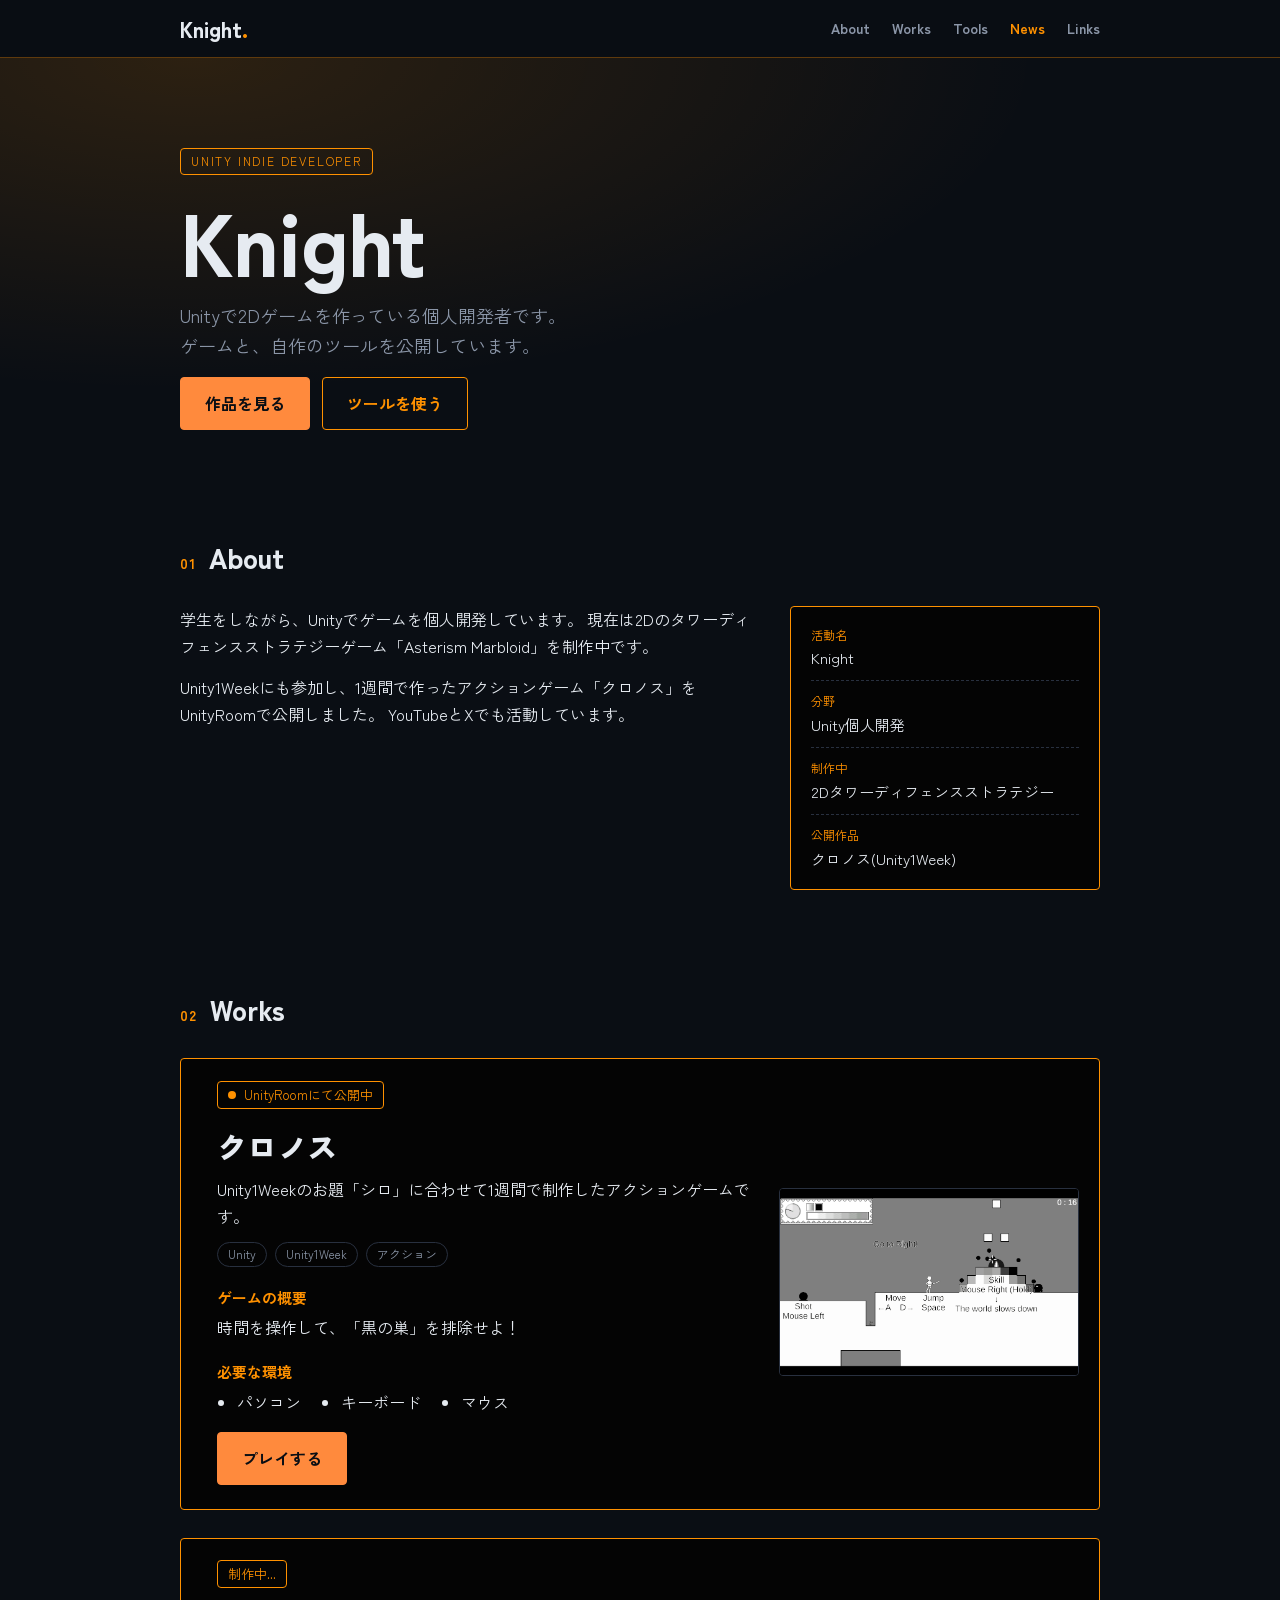
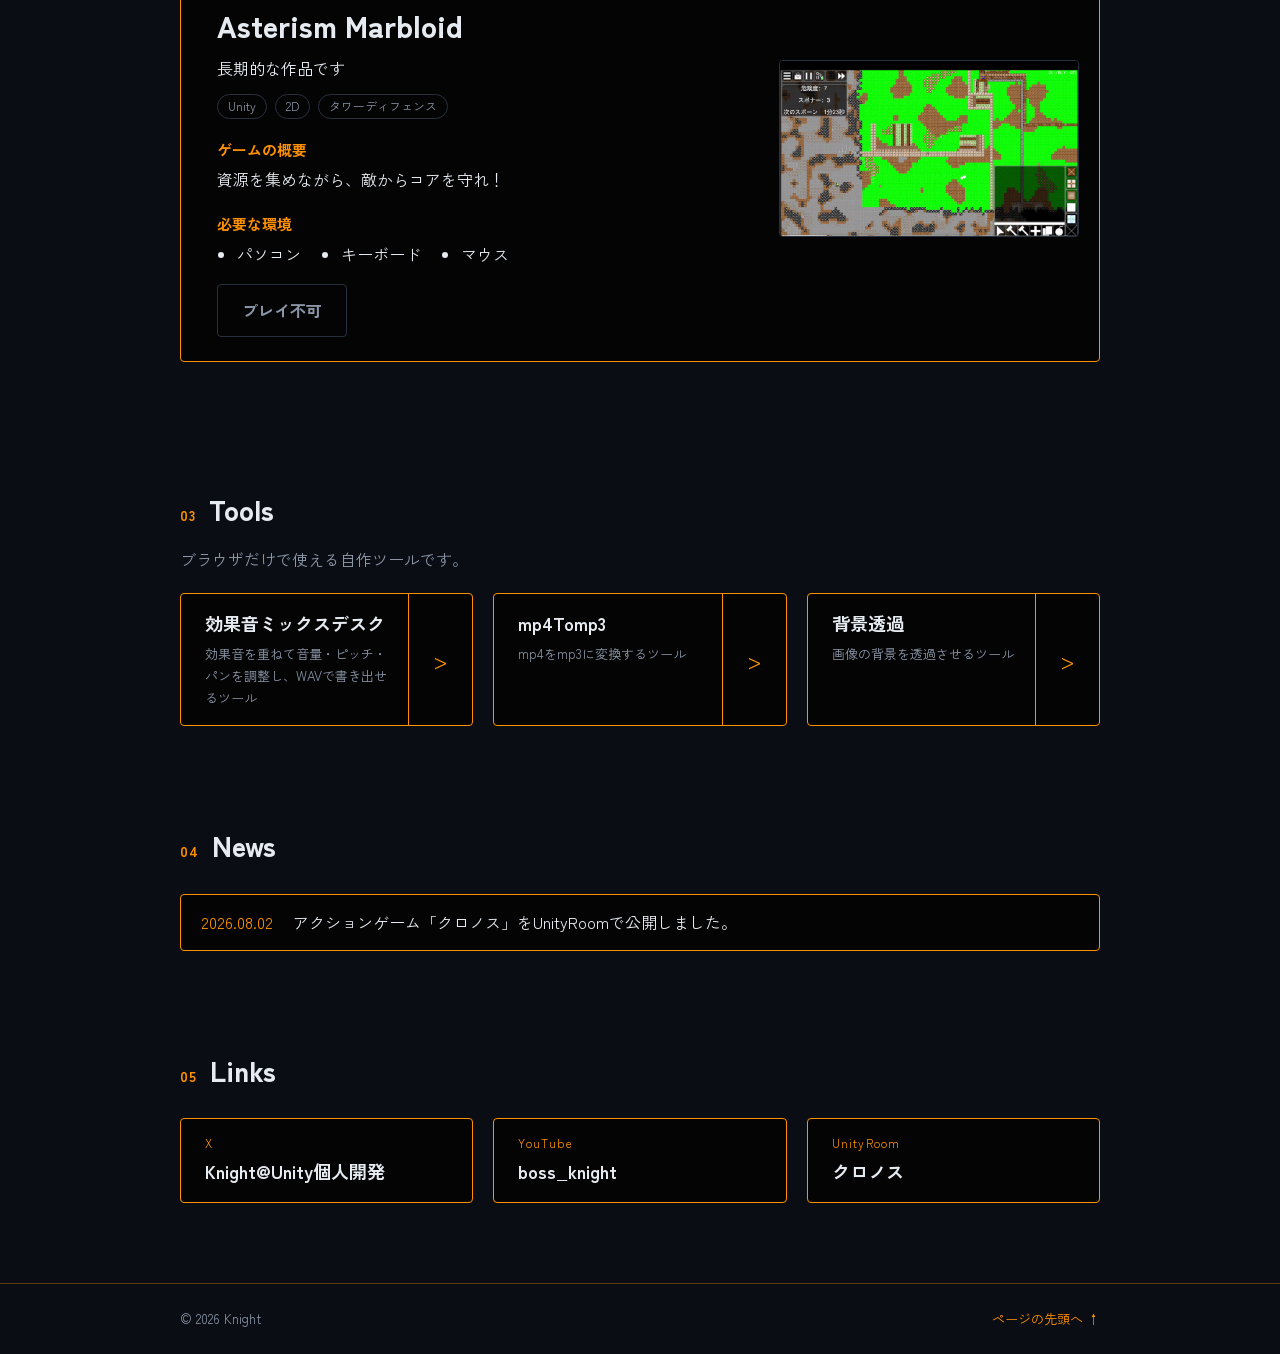
==== commit 23174ade: "Add files via upload" ====
--- a/index.html
+++ b/index.html
@@ -121,8 +121,7 @@
           </div>
 
           <div class="card-media">
-            <!-- TODO: 本物のスクリーンショットに差し替える(例: images/chronos-1.png) -->
-            <img src="https://picsum.photos/id/1015/300/200" alt="クロノスのスクリーンショット" class="screenshot" loading="lazy">
+            <img src="Chronos.png" alt="クロノスのスクリーンショット" class="screenshot" loading="lazy">
           </div>
         </article>
 
@@ -155,8 +154,7 @@
           </div>
 
           <div class="card-media">
-            <!-- TODO: 本物のスクリーンショットに差し替える -->
-            <img src="https://picsum.photos/id/1018/300/200" alt="Asterism Marbloidのスクリーンショット" class="screenshot" loading="lazy">
+            <img src="AsterismMabloid.png" alt="Asterism Marbloidのスクリーンショット" class="screenshot" loading="lazy">
           </div>
         </article>
       </div>
@@ -218,7 +216,7 @@
 
         <div class="link-grid">
           <!-- TODO: href を自分のURLに変更する(XのIDを入れる / YouTubeのURLが合っているか確認) -->
-          <a href="https://x.com/YOUR_ID" class="link-card reveal" target="_blank" rel="noopener">
+          <a href="https://x.com/A70LqKX4IpNJixA" class="link-card reveal" target="_blank" rel="noopener">
             <span class="link-service">X</span>
             <span class="link-name">Knight@Unity個人開発</span>
           </a>
